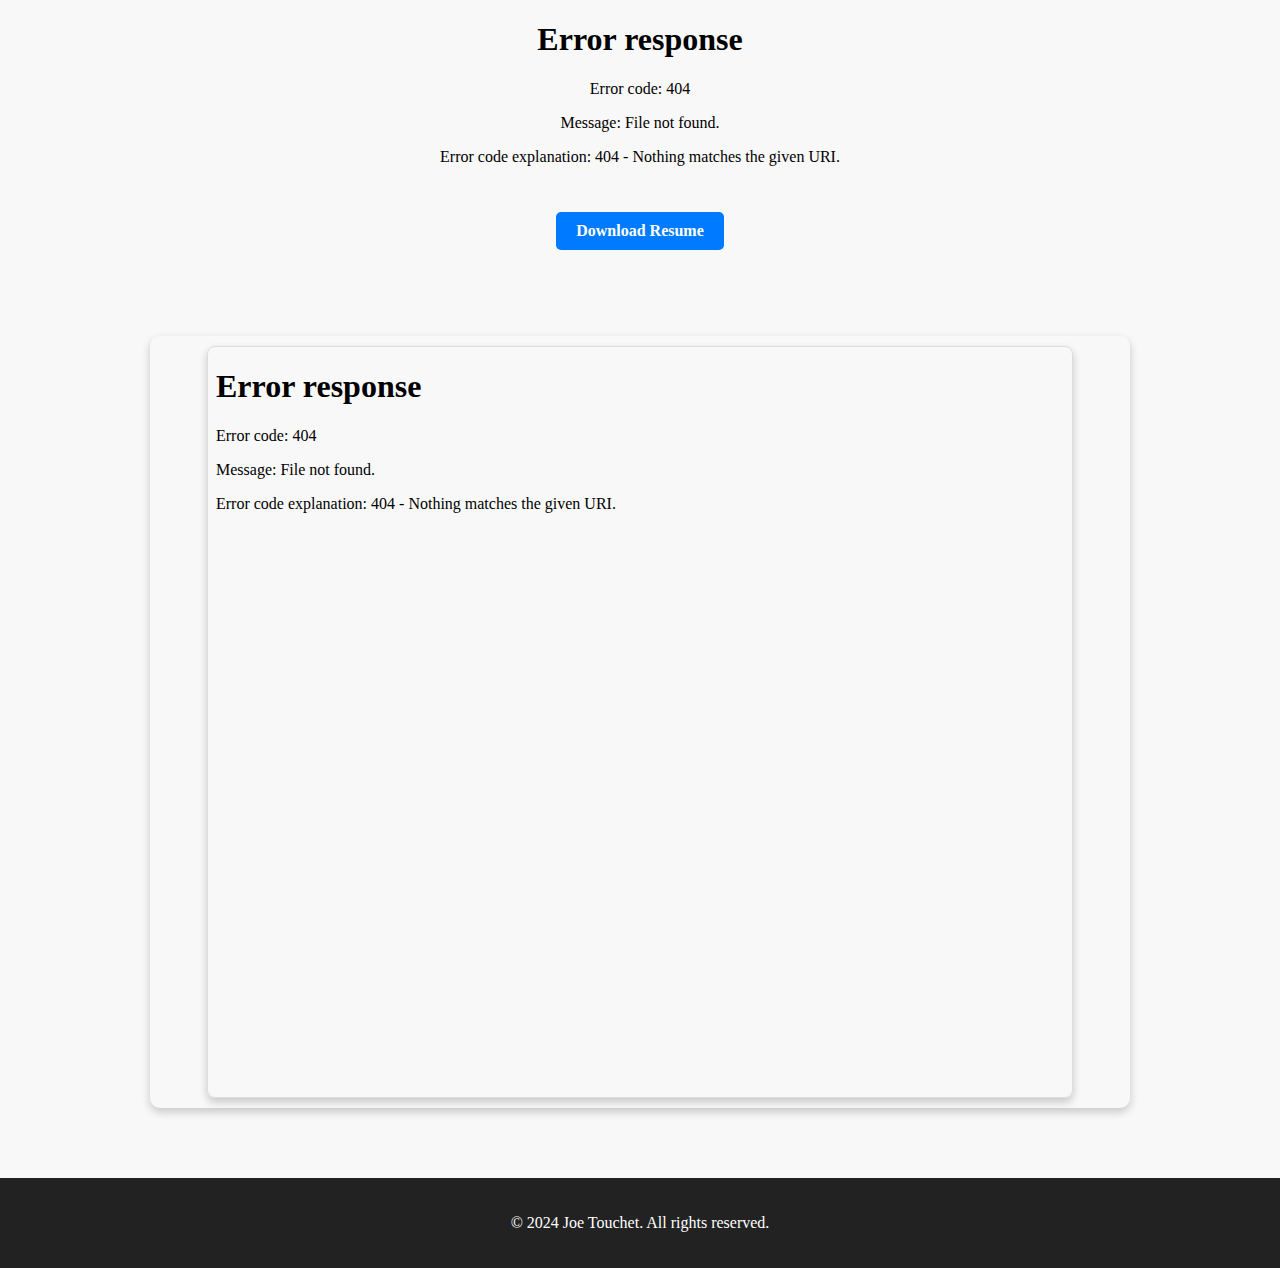
==== index.html @ d338b40c "Temporarily set resume as homepage" ====
<!DOCTYPE html>
<html lang="en">
  <head>
    <meta charset="UTF-8" />
    <meta name="viewport" content="width=device-width, initial-scale=1.0" />
    <title>Resume - Joe Touchet</title>
    <link rel="stylesheet" href="styles/style.css" />
  </head>
  <body>
    <p>
      <a
        href="../resume/Joe-Touchet-Resume.pdf"
        download
        class="btn btn-download"
        >Download Resume</a
      >
    </p>
    <section class="resume-section">
      <div class="resume-container">
        <iframe
          src="../resume/Joe-Touchet-Resume.pdf"
          class="resume-frame"
        ></iframe>
      </div>
    </section>

    <!-- Footer -->
    <footer>
      <p>&copy; 2024 Joe Touchet. All rights reserved.</p>
    </footer>
    <script src="scripts/header.js"></script>
  </body>
</html>
---- styles/style.css ----
/* Global Styles */
body {
    font-family: 'Times New Roman', Times, serif;
    margin: 0;
    padding: 0;
    background-color: #f8f8f8;
    text-align: center;
}

/* Navigation Bar */
nav ul {
    list-style: none;
    padding: 15px;
    background: #333;
    display: flex;
    justify-content: center;
    gap: 20px;
}

nav ul li {
    display: inline;
}

nav ul li a {
    color: white;
    text-decoration: none;
    font-size: 18px;
}

/* Navbar Styling */
.navbar ul {
    list-style: none;
    padding: 15px;
    background: #333;
    display: flex;
    justify-content: center;
    gap: 20px;
}

.navbar ul li {
    display: inline;
}

.navbar ul li a {
    color: white;
    text-decoration: none;
    font-size: 18px;
    padding: 10px;
    transition: all 0.3s ease-in-out;
}

/* Hover Effect: Change font weight & color */
.navbar ul li a:hover {
    font-weight: bold;
    color: #339829; /* Gold color on hover */
}


/* Hero Section */
.hero {
    padding: 100px 20px;
    background: #c30101;
    color: white;
}

.hero .btn {
    display: inline-block;
    margin-top: 15px;
    padding: 10px 20px;
    background: #ff5f5f;
    color: white;
    font-weight: bold;
    text-decoration: none;
    border-radius: 5px;
}

/* About Preview */
.about-preview {
    padding: 50px;
    background: white;
}

.profile-image {
    width: 300px;
    height: 300px; 
    border-radius: 50%;
    object-fit: cover;
    border: 3px solid rgb(15, 10, 10);
    box-shadow: 0px 4px 10px rgba(0, 0, 0, 0.2);
    display: block; 
    margin: 0 auto;
}

.about-preview .btn {
    display: inline-block;
    margin-top: 10px;
    padding: 10px 20px;
    background: #007bff;
    color: white;
    text-decoration: none;
    border-radius: 5px;
}

/* Featured Projects */
.featured-projects {
    padding: 50px;
    background: #eee;
}

.project-grid {
    display: flex;
    justify-content: center;
    gap: 20px;
    flex-wrap: wrap;
}

.project {
    background: white;
    padding: 20px;
    border-radius: 10px;
    width: 250px;
}

.project img {
    width: 100%;
    border-radius: 5px;
}

/* Footer */
footer {
    padding: 20px;
    background: #222;
    color: white;
    margin-top: 30px;
}

/* Resume Page Styling */
.resume-section {
    text-align: center;
    padding: 30px;
    max-width: 1000px; /* Increased width*/
    margin: 0 auto;
}

.resume-container {
    display: flex;
    justify-content: center;
    align-items: center;
    margin: 10px;
    padding: 10px; /*added padding for spacing*/
    background: #f8f8f8; /*light color for contrast*/
    border-radius: 10px;
    box-shadow: 0px 4px 10px rgba(0, 0, 0, 0.2);
}

.resume-frame {
    width: 90%; /*increased width*/
    height: 750px;
    border: 1px solid #ddd;
    border-radius: 8px;
    box-shadow: 0px 4px 8px rgba(0, 0, 0, 0.2);
}

.btn-download {
    display: inline-block;
    margin: 30px;
    padding: 10px 20px;
    background: #007bff;
    color: white;
    font-weight: bold;
    text-decoration: none;
    border-radius: 5px;
    transition: background 0.3s ease-in-out;
}

.btn-download:hover {
    background: #0056b3;
}
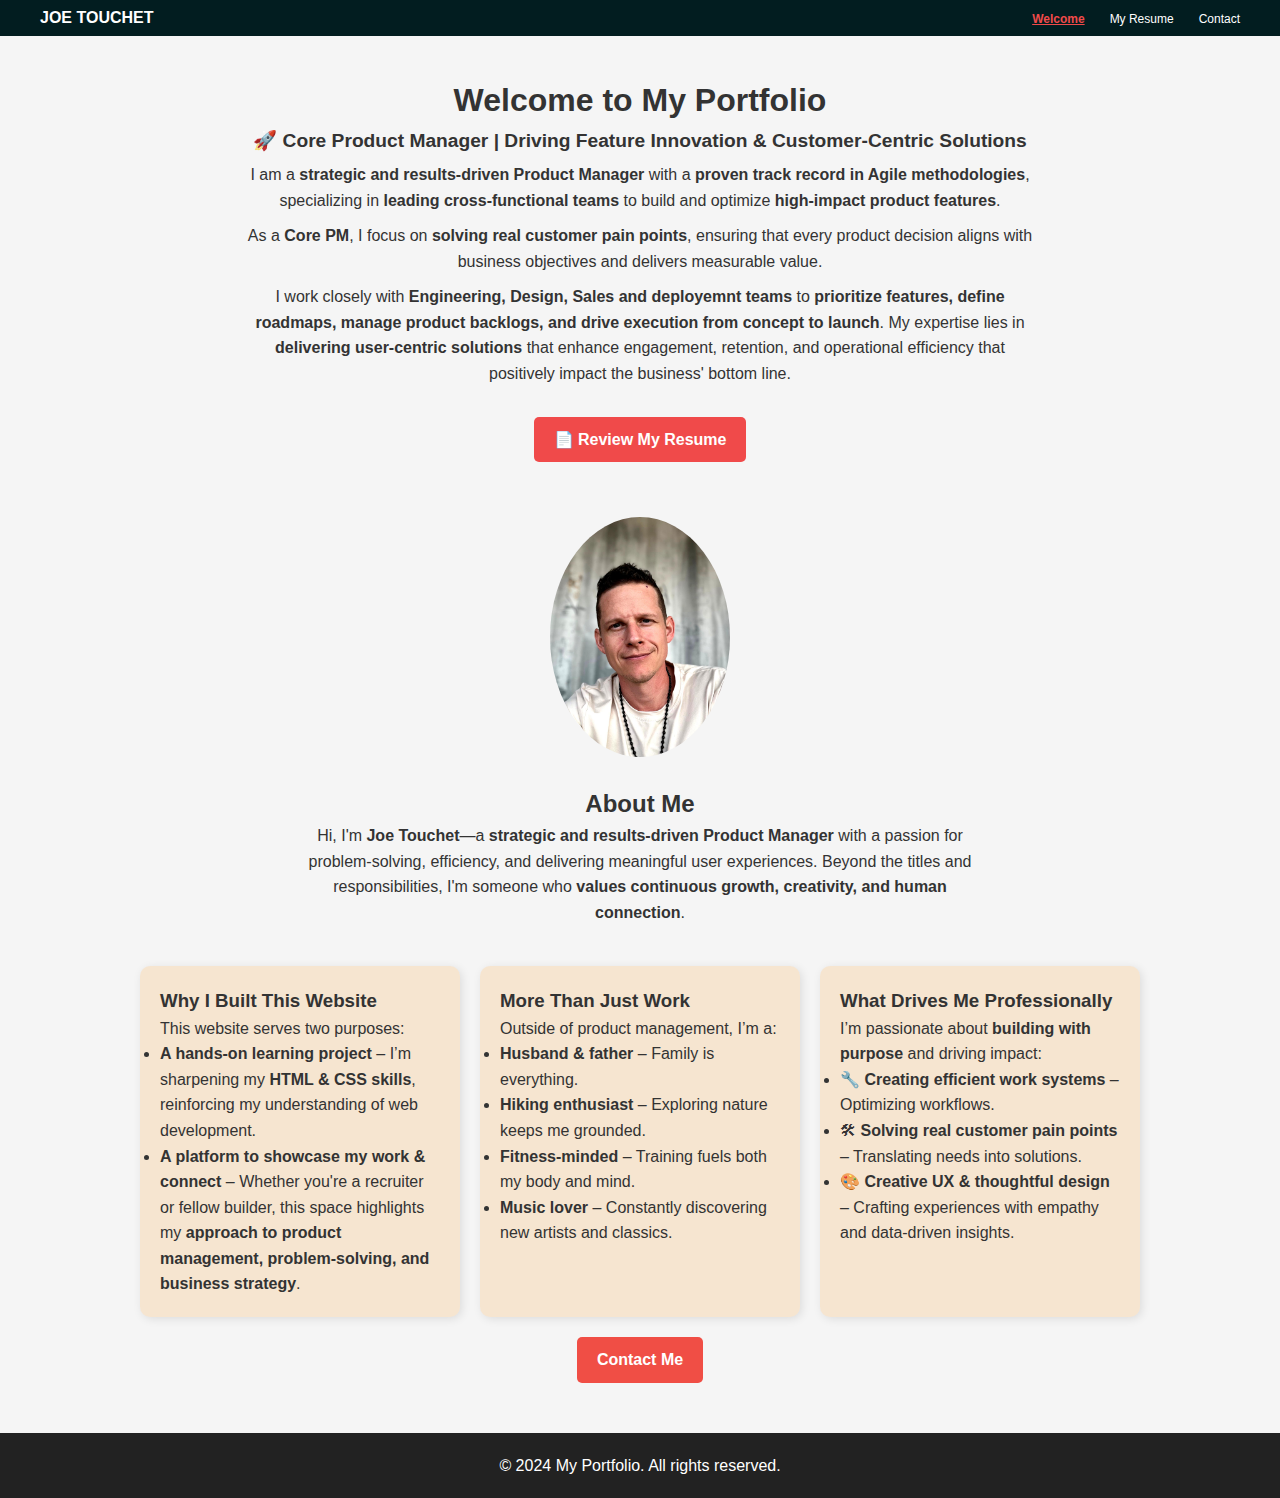
==== commit a5bb35bd: "MVP launch - added missing pages and updates" ====
--- a/index.html
+++ b/index.html
@@ -3,30 +3,161 @@
   <head>
     <meta charset="UTF-8" />
     <meta name="viewport" content="width=device-width, initial-scale=1.0" />
-    <title>Resume - Joe Touchet</title>
+    <title>Joe Touchet</title>
     <link rel="stylesheet" href="styles/style.css" />
   </head>
+
   <body>
-    <p>
-      <a
-        href="../resume/Joe-Touchet-Resume.pdf"
-        download
-        class="btn btn-download"
-        >Download Resume</a
-      >
-    </p>
-    <section class="resume-section">
-      <div class="resume-container">
-        <iframe
-          src="../resume/Joe-Touchet-Resume.pdf"
-          class="resume-frame"
-        ></iframe>
+    <!-- Hero Section -->
+    <section class="hero">
+      <h1>Welcome to My Portfolio</h1>
+
+      <p class="tagline">
+        <strong
+          >🚀 Core Product Manager | Driving Feature Innovation &
+          Customer-Centric Solutions</strong
+        >
+      </p>
+
+      <p class="hero-description">
+        I am a
+        <strong>strategic and results-driven Product Manager</strong> with a
+        <strong>proven track record in Agile methodologies</strong>,
+        specializing in <strong>leading cross-functional teams</strong> to build
+        and optimize <strong>high-impact product features</strong>.
+      </p>
+
+      <p class="hero-description">
+        As a <strong>Core PM</strong>, I focus on
+        <strong>solving real customer pain points</strong>, ensuring that every
+        product decision aligns with business objectives and delivers measurable
+        value.
+      </p>
+
+      <p class="hero-description">
+        I work closely with
+        <strong>Engineering, Design, Sales and deployemnt teams</strong> to
+        <strong
+          >prioritize features, define roadmaps, manage product backlogs, and
+          drive execution from concept to launch</strong
+        >. My expertise lies in
+        <strong>delivering user-centric solutions</strong> that enhance
+        engagement, retention, and operational efficiency that positively impact
+        the business' bottom line.
+      </p>
+
+      <div class="hero-buttons">
+        <a href="resume.html" class="btn">📄 Review My Resume</a>
       </div>
+    </section>
+
+    <!-- About Me Section -->
+    <section class="about-me">
+      <div class="about-container">
+        <!-- Centered Image -->
+        <div class="about-image">
+          <img
+            src="images/Joe_Headshot.jpeg"
+            alt="Joe Touchet"
+            class="profile-image"
+          />
+        </div>
+
+        <!-- Centered Introduction -->
+        <div class="about-intro">
+          <h2>About Me</h2>
+          <p>
+            Hi, I'm <strong>Joe Touchet</strong>—a
+            <strong>strategic and results-driven Product Manager</strong> with a
+            passion for problem-solving, efficiency, and delivering meaningful
+            user experiences. Beyond the titles and responsibilities, I'm
+            someone who
+            <strong
+              >values continuous growth, creativity, and human
+              connection</strong
+            >.
+          </p>
+        </div>
+
+        <!-- Three Column Section -->
+        <div class="about-grid">
+          <div class="about-card">
+            <h3>Why I Built This Website</h3>
+            <p>This website serves two purposes:</p>
+            <ul>
+              <li>
+                <strong>A hands-on learning project</strong> – I’m sharpening my
+                <strong>HTML & CSS skills</strong>, reinforcing my understanding
+                of web development.
+              </li>
+              <li>
+                <strong>A platform to showcase my work & connect</strong> –
+                Whether you're a recruiter or fellow builder, this space
+                highlights my
+                <strong
+                  >approach to product management, problem-solving, and business
+                  strategy</strong
+                >.
+              </li>
+            </ul>
+          </div>
+
+          <div class="about-card">
+            <h3>More Than Just Work</h3>
+            <p>Outside of product management, I’m a:</p>
+            <ul>
+              <li><strong>Husband & father</strong> – Family is everything.</li>
+              <li>
+                <strong>Hiking enthusiast</strong> – Exploring nature keeps me
+                grounded.
+              </li>
+              <li>
+                <strong>Fitness-minded</strong> – Training fuels both my body
+                and mind.
+              </li>
+              <li>
+                <strong>Music lover</strong> – Constantly discovering new
+                artists and classics.
+              </li>
+            </ul>
+          </div>
+
+          <div class="about-card">
+            <h3>What Drives Me Professionally</h3>
+            <p>
+              I’m passionate about <strong>building with purpose</strong> and
+              driving impact:
+            </p>
+            <ul>
+              <li>
+                🔧 <strong>Creating efficient work systems</strong> – Optimizing
+                workflows.
+              </li>
+              <li>
+                🛠 <strong>Solving real customer pain points</strong> –
+                Translating needs into solutions.
+              </li>
+              <li>
+                🎨 <strong>Creative UX & thoughtful design</strong> – Crafting
+                experiences with empathy and data-driven insights.
+              </li>
+            </ul>
+          </div>
+        </div>
+      </div>
+      <!-- Call-to-Action Button to Contact Page -->
+<div class="cta-button">
+  <a href="contact.html" class="btn btn-secondary">
+      <i class="fas fa-envelope"></i> Contact Me
+  </a>
+</div>
+</section>
+
     </section>
 
     <!-- Footer -->
     <footer>
-      <p>&copy; 2024 Joe Touchet. All rights reserved.</p>
+      <p>&copy; 2024 My Portfolio. All rights reserved.</p>
     </footer>
     <script src="scripts/header.js"></script>
   </body>
--- a/styles/style.css
+++ b/styles/style.css
@@ -1,178 +1,447 @@
-/* Global Styles */
-body {
-    font-family: 'Times New Roman', Times, serif;
+/*General Reset*/
+* {
     margin: 0;
     padding: 0;
-    background-color: #f8f8f8;
-    text-align: center;
-}
-
-/* Navigation Bar */
+    box-sizing: border-box;
+}
+
+/* Page Styling*/
+body {
+    font-family: Arial, sans-serif;
+    background-color: #f5f5f5;
+    color: #333;
+    line-height: 1.6;
+    padding-top: 60px;
+}
+
+/* Header Styling */
+header {
+    background-color: #021d20; /* Adjust color if needed */
+    padding: 5px 10px;
+    position: fixed;
+    width: 100%;
+    top: 0;
+    left: 0;
+    z-index: 1000;
+}
+
+nav ul li a.active {
+    color: #f04a4a; /* Same hover color */
+    font-weight: bold;
+    text-decoration: underline;
+}
+
+/* Flexbox container for proper spacing */
+.header-container {
+    display: flex;
+    justify-content: space-between; /* Space out logo and nav */
+    align-items: center;
+    max-width: 1200px;
+    margin: 0 auto; /* Centers the container */
+}
+
+/* Logo Styling */
+.logo {
+    display: flex;
+    align-items: center;
+    font-size: 16px;
+    font-weight: bold;
+    text-transform: uppercase;
+    color: white;
+    text-decoration: none;
+    transition: all 0.3s ease-in-out;
+    gap: 10px; /* Adds spacing between the image and text */
+}
+
+.logo img {
+    width: 60px;  /* Adjust size as needed */
+    height: 60px;
+    border-radius: 50%; /* Makes it circular */
+    object-fit: cover; /* Ensures the image fills the space */
+}
+
+
+.logo:hover{
+    color: #f04a4a;
+    font-weight: bold;
+    text-decoration: underline;
+
+}
+
+/* Nav Bar Styling */
 nav ul {
     list-style: none;
-    padding: 15px;
-    background: #333;
+    display: flex;
+    gap: 25px;
+    margin: 0;
+    padding: 0;
+}
+
+nav ul li {
+    display: inline;
+}
+
+nav ul li a {
+    text-decoration: none;
+    color: white;
+    font-size: 12px;
+    transition: all 0.3s ease;
+}
+
+nav ul li a:hover {
+    font-weight: bold;
+    color: #f04a4a;
+}
+
+
+/* Hero Section*/
+.hero {
+    text-align: center;
+    max-width: 800px;
+    margin: 0 auto;
+    padding: 5px;
+    margin-top: 10px;
+}
+
+.tagline {
+    font-size: 1.2rem;
+    font-weight: bold;
+    margin-bottom: 5px;
+}
+
+.hero-description {
+    font-size: 1rem;
+    line-height: 1.6;
+    margin-bottom: 10px;
+    max-width: 800px;
+    text-align: center;
+    margin-left: auto;
+    margin-right: auto;
+}
+
+
+.hero .btn {
+    display: inline-block;
+    margin-top: 20px;
+    padding: 10px 20px;
+    background: #f04a4a;
+    color: white;
+    text-decoration: none;
+    font-weight: bold;
+    border-radius: 5px;
+    transition: background 0.3s ease;
+}
+
+.hero .btn:hover {
+    background: #c03c3c;
+}
+
+
+/*Featured Projects Grid*/
+.projects-grid {
+    display: grid;
+    grid-template-columns: repeat(auto-fit, minmax(300px, 1fr));
+    gap: 20px;
+    padding: 20px;
+}
+
+.project-item {
+    position: relative;
+    overflow: hidden;
+    border-radius: 10px;
+    box-shadow: 0 4px 8px rgba(0, 0, 0, 0.2);
+    transition: transform 0.3s ease, box-shadow 0.3s ease;
+}
+
+.project-item:hover {
+    transform: scale(1.05);
+    box-shadow: 0 6px 12px rgba(0, 0, 0, 0.3);
+}
+
+.project-item img {
+    width: 100%;
+    height: auto;
+    display: block;
+}
+
+/* About Section */
+.about-container {
+    display: flex;
+    flex-direction: column;
+    align-items: center;
+    text-align: center;
+    max-width: 1000px;
+    margin: 0 auto;
+    margin-top: 50px;
+}
+
+/* Center Image */
+.about-image img {
+    width: 180px; /* Smaller size */
+    border-radius: 50%;
+    margin-bottom: 20px;
+}
+
+/* Introduction Text */
+.about-intro {
+    max-width: 700px;
+    margin-bottom: 40px;
+}
+
+/* Three-Column Grid */
+.about-grid {
+    display: grid;
+    grid-template-columns: repeat(3, 1fr);
+    gap: 20px;
+    text-align: left; /* Keeps text readable inside cards */
+}
+
+/* Style for Each Section */
+.about-card {
+    background: rgba(255, 140, 0, 0.15); /* Light Orange Background */
+    padding: 20px;
+    border-radius: 10px;
+    box-shadow: 2px 2px 10px rgba(0, 0, 0, 0.1);
+}
+
+.contact .btn {
+    display: inline-block;
+    margin-top: 20px;
+    padding: 10px 20px;
+    background: #f04a4a;
+    color: white;
+    text-decoration: none;
+    font-weight: bold;
+    font-size: 16px;
+    border-radius: 5px;
+    transition: background 0.3s ease-in-out;
+}
+
+.contact .btn:hover {
+    background: #c03c3c;
+}
+
+.cta-button {
     display: flex;
     justify-content: center;
-    gap: 20px;
-}
-
-nav ul li {
-    display: inline;
-}
-
-nav ul li a {
-    color: white;
-    text-decoration: none;
-    font-size: 18px;
-}
-
-/* Navbar Styling */
-.navbar ul {
-    list-style: none;
-    padding: 15px;
-    background: #333;
-    display: flex;
-    justify-content: center;
-    gap: 20px;
-}
-
-.navbar ul li {
-    display: inline;
-}
-
-.navbar ul li a {
-    color: white;
-    text-decoration: none;
-    font-size: 18px;
+    margin-top: 20px;
+}
+
+.btn-secondary {
+    display: inline-block;
+    background-color: #f04e45; /* Match with "Review My Resume" button */
+    color: white;
+    padding: 10px 20px;
+    font-size: 16px;
+    font-weight: bold;
+    border-radius: 5px;
+    text-decoration: none;
+    transition: background 0.3s ease-in-out;
+}
+
+.btn-secondary:hover {
+    background-color: #c83d36; /* Darker shade on hover */
+}
+
+
+
+/*Resume*/
+
+.resume-container {
+    max-width: 800px;
+    margin: auto;
+    padding: 20px;
+}
+
+.resume-frame {
+    width: 100%;
+    height: 600px;
+    border: none;
+}
+
+/* Resume Download Button */
+.btn-download {
+    display: block;
+    margin: 20px auto;
+    text-align: center;
+    width: fit-content;
+    background: #007bff;
+    color: white;
+    padding: 10px 20px;
+    border-radius: 5px;
+    text-decoration: none;
+    font-weight: bold;
+    margin-top: 20px auto;
+    margin-bottom: 20px;
+}
+
+.btn-download:hover {
+    background: #0056b3;
+}
+
+
+/* Footer */
+footer {
+    text-align: center;
+    padding: 20px;
+    background: #222;
+    color: white;
+    margin-top: 50px;}
+
+
+
+/* Contact */
+
+.contact-section {
+    text-align: center;
+    max-width: 600px;
+    margin: 50px auto;}
+
+    .social-icons {
+        display: flex;
+        justify-content: center;
+        align-items: center;
+        gap: 5px;
+    }
+    
+    .social-icons a {
+        display: flex;
+        align-items: center;
+        justify-content: center;
+        width: 40px;  /* Ensures uniform size */
+        height: 40px;
+    }
+    
+    .social-icons a i,
+    .social-icons a img { /* Ensures both Font Awesome and images/icons follow the same rule */
+        font-size: 2rem; /* Keeps all icons the same size */
+        width: 40px;  
+        height: 40px;
+        color: black    }
+    
+    /* Optional: Change color on hover */
+    .social-icons a:hover i,
+    .social-icons a:hover img {
+        color: #0077b5; /* LinkedIn blue */
+        filter: brightness(0) saturate(100%) invert(28%) sepia(97%) saturate(582%) hue-rotate(177deg) brightness(94%) contrast(92%);
+    }
+    
+    
+
+#contact-button { 
+    display: inline-block;
+    margin-top: 20px;
+    padding: 10px 20px;
+    font-size: 1.2rem;
+    border: 2px solid black; 
+    border-radius: 25px;
+    background: transparent;
+    cursor: pointer;
+    transition: background 0.3s ease, color 0.3s ease;
+}
+
+#contact-button:hover {
+    background: #f04a4a;
+    color: white;
+}
+
+#contact-form {
+    display: flex; /* Enables centering */
+    flex-direction: column; /* Stacks elements vertically */
+    align-items: center; /* Centers horizontally */
+    justify-content: center; /* Centers vertically */
+    margin: 20px auto; /* Ensures it's centered */
+    max-width: 400px; /* Limits width */
+}
+
+#contact-form form {
+    display: flex; 
+    flex-direction: column;
+    gap: 10px;
+}
+
+#contact-form input,
+#contact-form textarea {
+    width: 100%;
     padding: 10px;
-    transition: all 0.3s ease-in-out;
-}
-
-/* Hover Effect: Change font weight & color */
-.navbar ul li a:hover {
-    font-weight: bold;
-    color: #339829; /* Gold color on hover */
-}
-
-
-/* Hero Section */
-.hero {
-    padding: 100px 20px;
-    background: #c30101;
-    color: white;
-}
-
-.hero .btn {
+    border: 1px solid #ccc; 
+}
+
+#contact-form button{
+    display: block;
+    width: 100%;
+    padding: 12px;
+    background: #f04a4a;
+    color: white;
+    font-size: 1.1rem;
+    font-weight: bold;
+    border: none;
+    border-radius: 25px;
+    cursor: pointer;
+    transition: background 0.3s ease;
+}
+
+#contact-form button:hover {
+    background: #c03c3c;
+}
+
+.hidden {
+    display: none;
+}
+
+#confirmation-container {
+    text-align: center;
+    margin-top: 20px;
+}
+
+#cta-button {
     display: inline-block;
     margin-top: 15px;
     padding: 10px 20px;
-    background: #ff5f5f;
-    color: white;
-    font-weight: bold;
-    text-decoration: none;
+    background: #f04a4a;
+    color: white;
+    text-decoration: none;
+    font-weight: bold;
     border-radius: 5px;
-}
-
-/* About Preview */
-.about-preview {
-    padding: 50px;
-    background: white;
-}
-
-.profile-image {
-    width: 300px;
-    height: 300px; 
-    border-radius: 50%;
-    object-fit: cover;
-    border: 3px solid rgb(15, 10, 10);
-    box-shadow: 0px 4px 10px rgba(0, 0, 0, 0.2);
-    display: block; 
-    margin: 0 auto;
-}
-
-.about-preview .btn {
-    display: inline-block;
-    margin-top: 10px;
-    padding: 10px 20px;
-    background: #007bff;
-    color: white;
-    text-decoration: none;
-    border-radius: 5px;
-}
-
-/* Featured Projects */
-.featured-projects {
-    padding: 50px;
-    background: #eee;
-}
-
-.project-grid {
-    display: flex;
-    justify-content: center;
-    gap: 20px;
-    flex-wrap: wrap;
-}
-
-.project {
-    background: white;
+    transition: background 0.3s ease;
+}
+
+#cta-button:hover {
+    background: #c03c3c;
+}
+
+/* Ensure only one contact form appears at a time */
+#contact-form {
+    display: none; /* Keep it hidden until triggered */
+    max-width: 600px;
+    margin: 20px auto;
     padding: 20px;
-    border-radius: 10px;
-    width: 250px;
-}
-
-.project img {
-    width: 100%;
-    border-radius: 5px;
-}
-
-/* Footer */
-footer {
-    padding: 20px;
-    background: #222;
-    color: white;
-    margin-top: 30px;
-}
-
-/* Resume Page Styling */
-.resume-section {
-    text-align: center;
-    padding: 30px;
-    max-width: 1000px; /* Increased width*/
-    margin: 0 auto;
-}
-
-.resume-container {
-    display: flex;
-    justify-content: center;
-    align-items: center;
-    margin: 10px;
-    padding: 10px; /*added padding for spacing*/
-    background: #f8f8f8; /*light color for contrast*/
-    border-radius: 10px;
-    box-shadow: 0px 4px 10px rgba(0, 0, 0, 0.2);
-}
-
-.resume-frame {
-    width: 90%; /*increased width*/
-    height: 750px;
-    border: 1px solid #ddd;
-    border-radius: 8px;
-    box-shadow: 0px 4px 8px rgba(0, 0, 0, 0.2);
-}
-
-.btn-download {
-    display: inline-block;
-    margin: 30px;
-    padding: 10px 20px;
-    background: #007bff;
-    color: white;
-    font-weight: bold;
-    text-decoration: none;
-    border-radius: 5px;
-    transition: background 0.3s ease-in-out;
-}
-
-.btn-download:hover {
-    background: #0056b3;
-}
+    text-align: center;
+}
+
+/* Ensure only one landing section */
+#contact-landing {
+    text-align: center;
+    max-width: 600px;
+    margin: 20px auto;
+    line-height: 1.6;
+    font-size: 1.1rem;
+}
+
+/* Ensure button is centered */
+#contact-button {
+    display: block;
+    margin: 20px auto;
+    padding: 10px 20px;
+    font-size: 1.2rem;
+    border: 2px solid black;
+    border-radius: 25px;
+    background: transparent;
+    cursor: pointer;
+    transition: background 0.3s ease, color 0.3s ease;
+}
+
+#contact-button:hover {
+    background: black;
+    color: white;
+}
